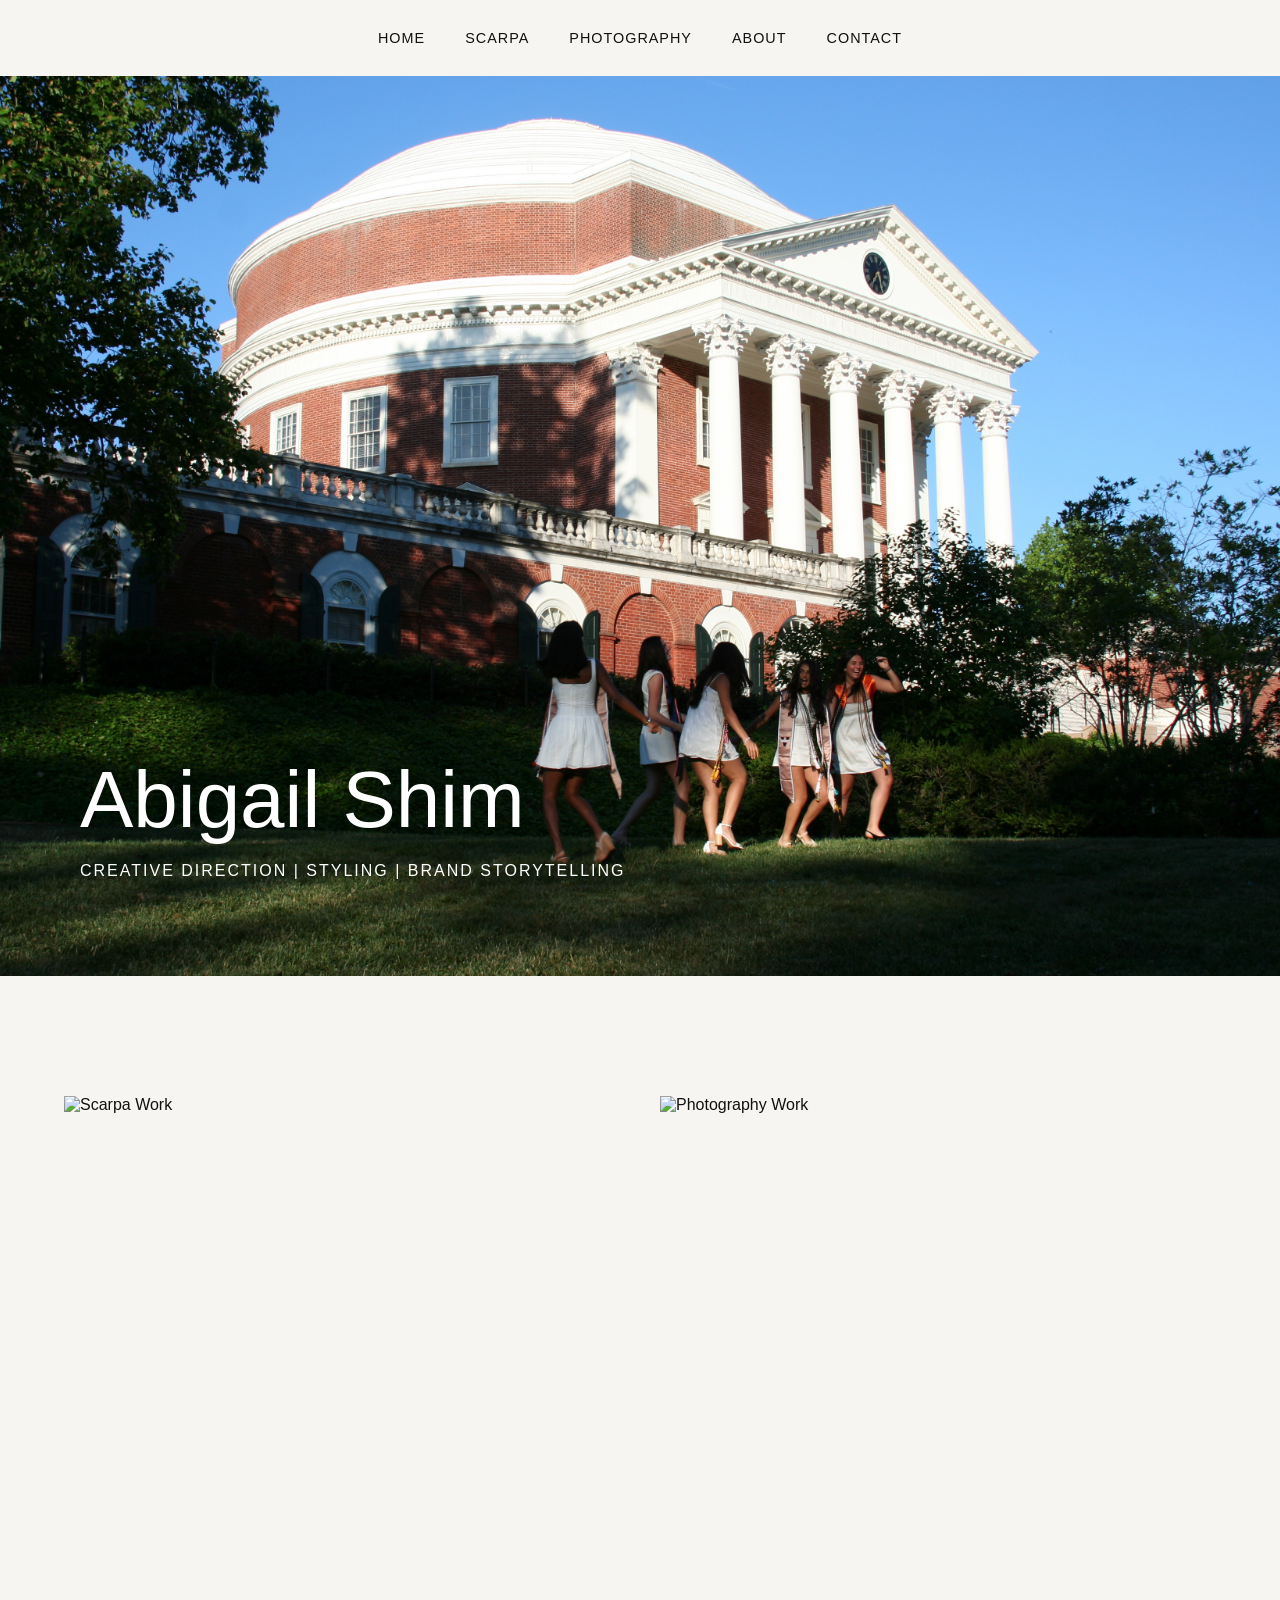
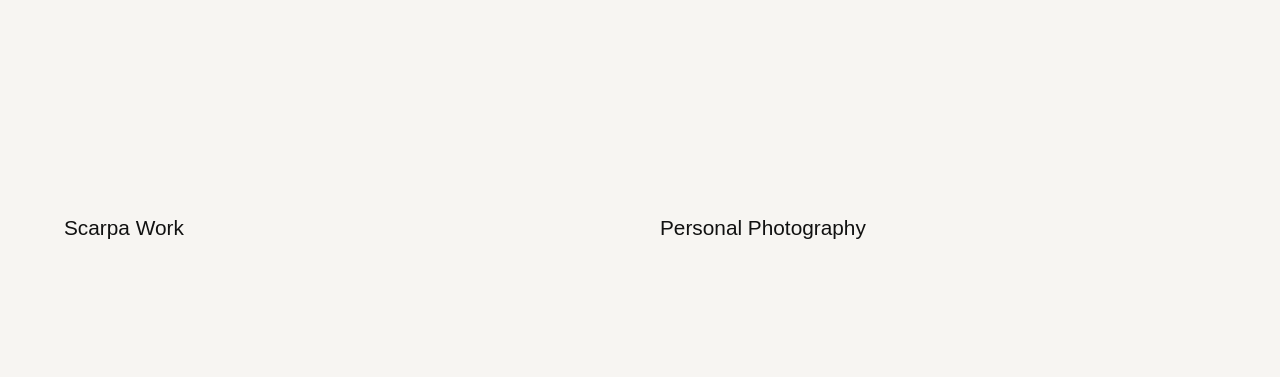
==== index.html @ 99b16db4 "Update index.html" ====
<!DOCTYPE html>
<html lang="en">
<head>
    <meta charset="UTF-8">
    <meta name="viewport" content="width=device-width, initial-scale=1.0">
    <title>Abigail Shim</title>
    <link rel="stylesheet" href="style.css">
</head>

<body>

    <nav>
        <a href="index.html">Home</a>
        <a href="scarpa.html">Scarpa</a>
        <a href="photography.html">Photography</a>
        <a href="about.html">About</a>
        <a href="contact.html">Contact</a>
    </nav>

<section class="hero">

    <img src="images/hero.jpg" alt="Editorial Image">

    <div class="hero-text">
        <h1>Abigail Shim</h1>
        <p>
            Creative Direction | Styling | Brand Storytelling
        </p>
    </div>

</section>

<section class="featured-work">

    <a href="scarpa.html" class="work-card">
        <img src="images/scarpa/color-pop-1.jpg" alt="Scarpa Work">
        <h2>Scarpa Work</h2>
    </a>

    <a href="photography.html" class="work-card">
        <img src="images/photography/photo0.jpg" alt="Photography Work">
        <h2>Personal Photography</h2>
    </a>

</section>

</body>
</html>
---- style.css ----
body {
    margin: 0;
    background-color: #f7f5f2;
    color: #111111;
    font-family: Helvetica, sans-serif;
}

nav {
    display: flex;
    justify-content: center;
    gap: 40px;
    padding: 30px;
}

nav a {
    text-decoration: none;
    color: #111111;
    font-size: 0.9rem;
    letter-spacing: 1px;
    text-transform: uppercase;
}

nav a:hover {
    opacity: 0.6;
}

.page-header {
    text-align: center;
    margin-top: 120px;
    padding: 0 20px;
}

.page-header h1 {
    font-size: 4rem;
    margin-bottom: 20px;
    font-weight: 500;
}

.page-header p {
    font-size: 1.1rem;
    max-width: 700px;
    margin: auto;
    line-height: 1.6;
    color: #555555;
}

.hero {
    position: relative;
    width: 100%;
    height: 100vh;
    overflow: hidden;
}

.hero img {
    width: 100%;
    height: 100%;
    object-fit: cover;
}

.hero-text {
    position: absolute;
    bottom: 80px;
    left: 80px;
    color: white;
}

.hero-text h1 {
    font-size: 5rem;
    margin-bottom: 10px;
    font-weight: 500;
}

.hero-text p {
    font-size: 1rem;
    letter-spacing: 2px;
    text-transform: uppercase;
}

.featured-work {
    width: 90%;
    margin: 120px auto;
    display: grid;
    grid-template-columns: repeat(2, 1fr);
    gap: 40px;
}

.work-card {
    text-decoration: none;
    color: inherit;
}

.work-card img {
    width: 100%;
    height: 700px;
    object-fit: cover;
    display: block;
    transition: opacity 0.3s ease;
}

.work-card img:hover {
    opacity: 0.85;
}

.work-card h2 {
    margin-top: 20px;
    font-size: 1.3rem;
    font-weight: 500;
}
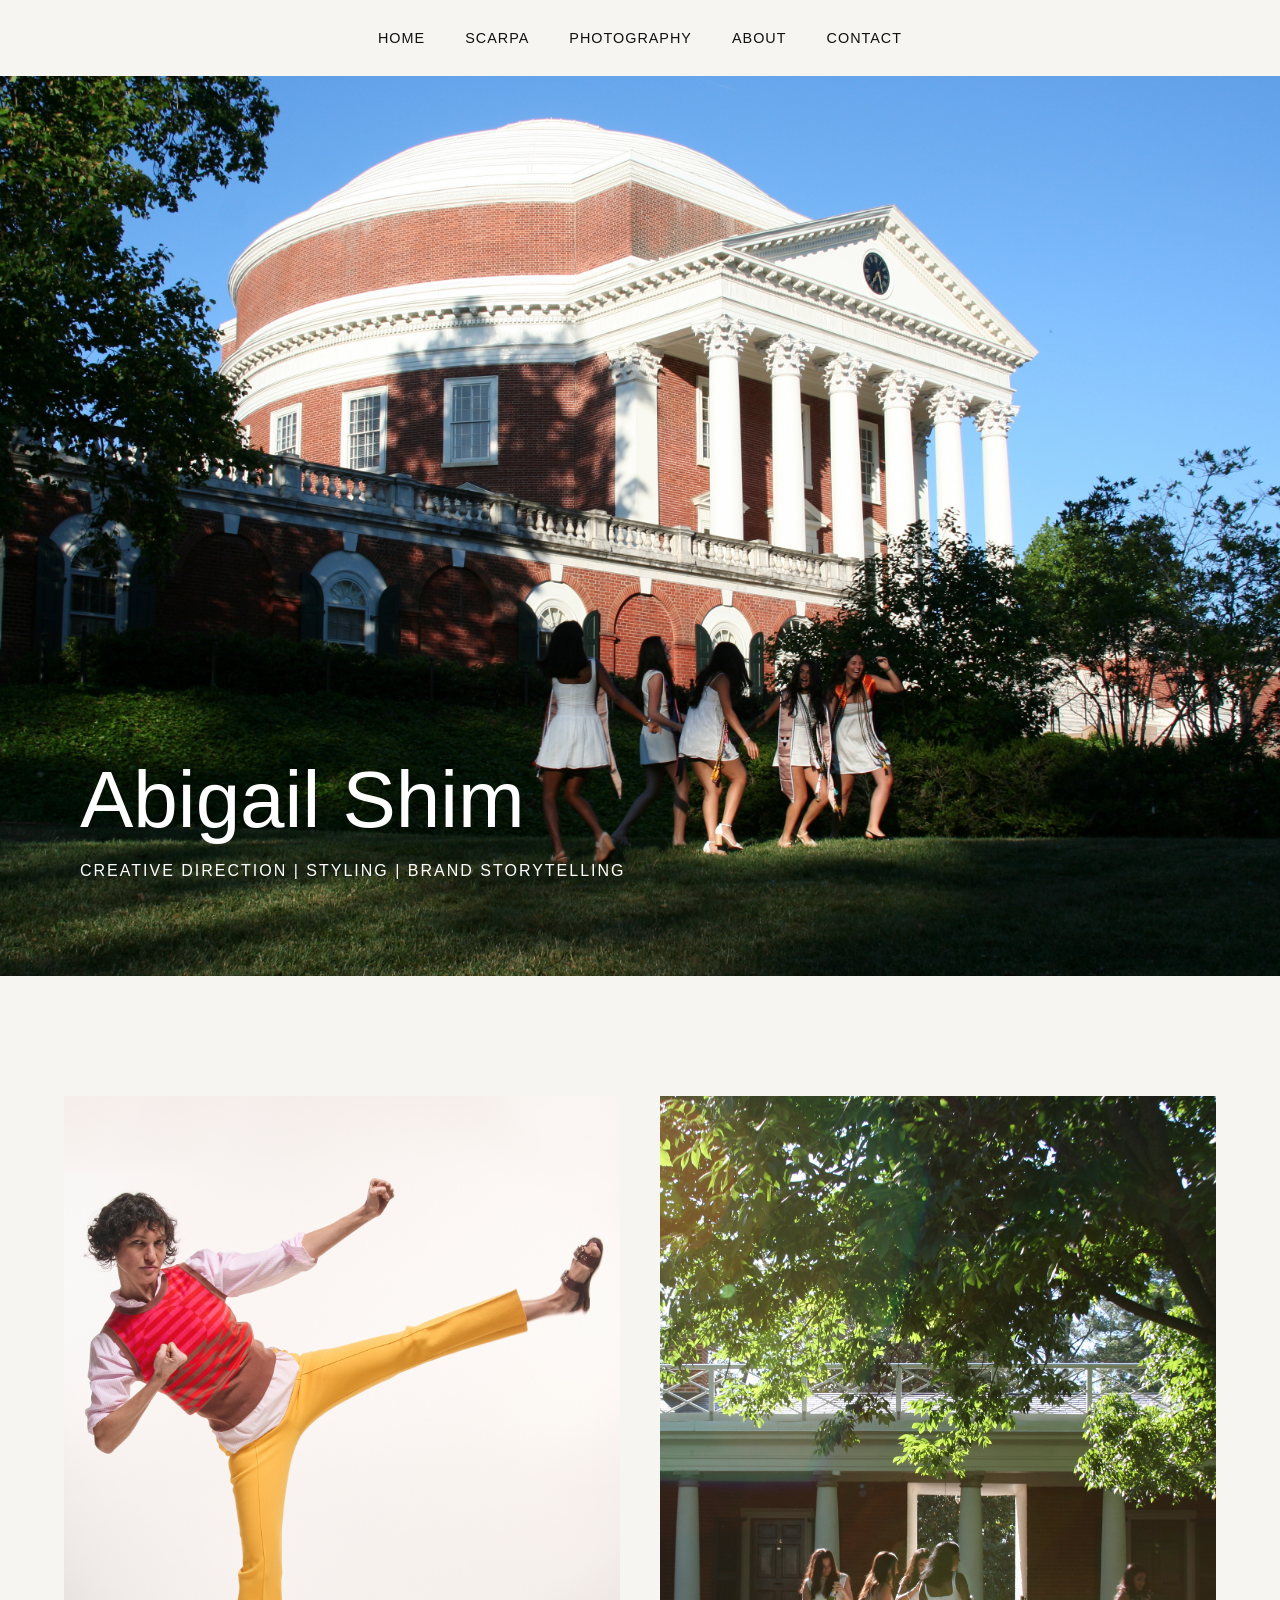
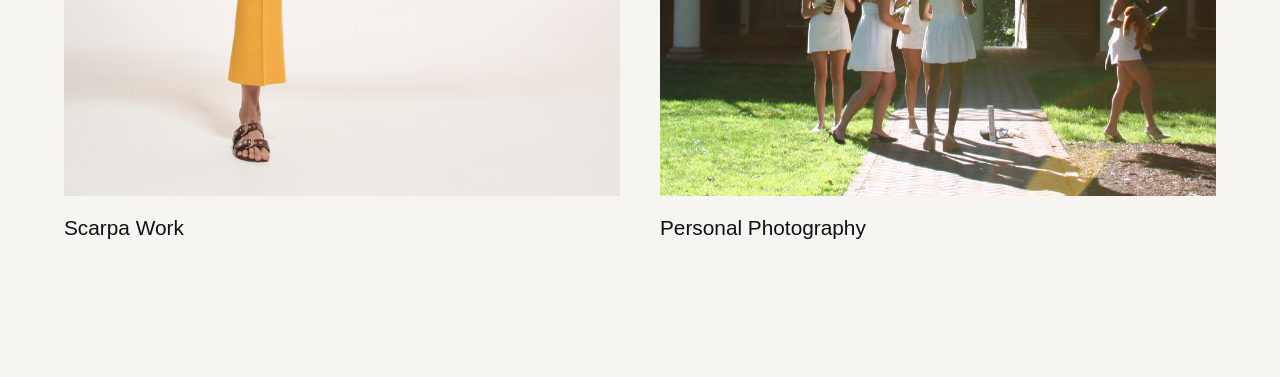
==== commit 60e75434: "Update index.html" ====
--- a/index.html
+++ b/index.html
@@ -33,12 +33,12 @@
 <section class="featured-work">
 
     <a href="scarpa.html" class="work-card">
-        <img src="images/scarpa/color-pop-1.jpg" alt="Scarpa Work">
+        <img src="images/scarpa/scarpaA.jpeg" alt="Scarpa Work">
         <h2>Scarpa Work</h2>
     </a>
 
     <a href="photography.html" class="work-card">
-        <img src="images/photography/photo0.jpg" alt="Photography Work">
+        <img src="images/photography/image0.jpg" alt="Photography Work">
         <h2>Personal Photography</h2>
     </a>
 
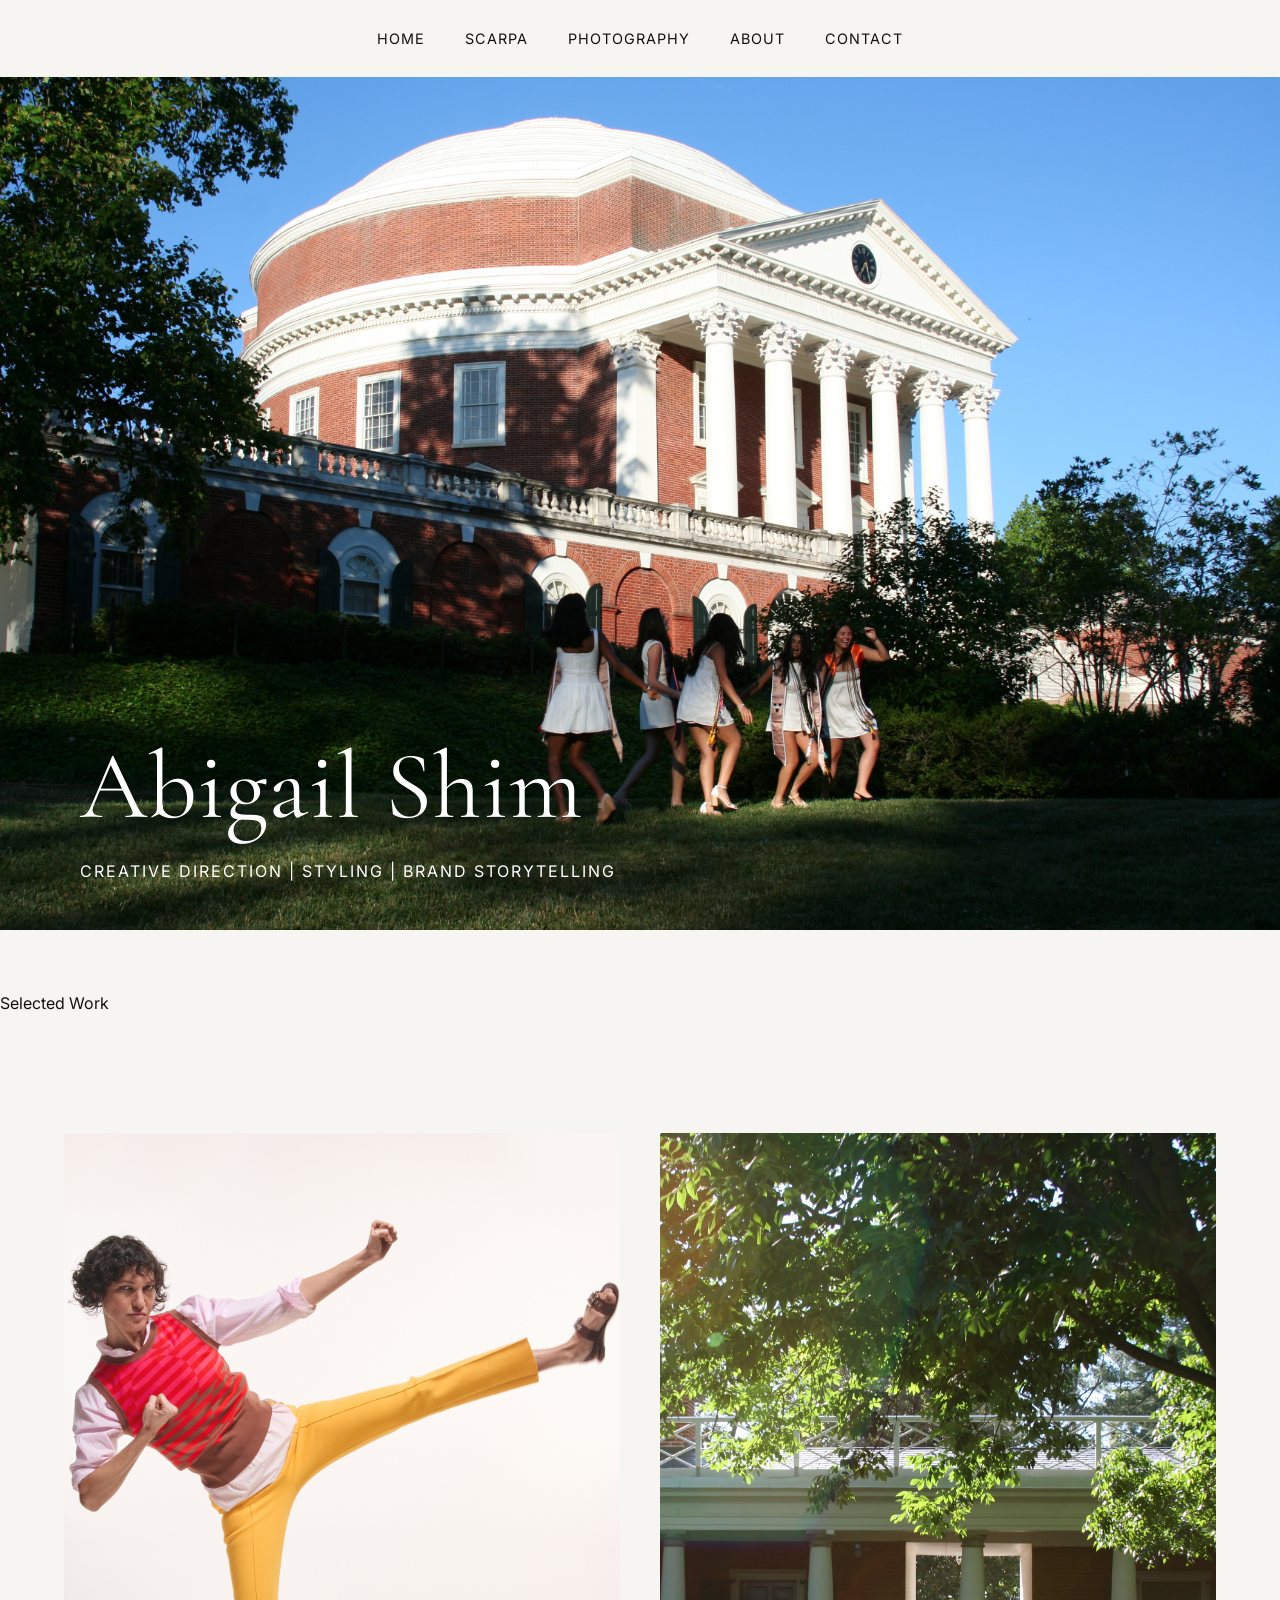
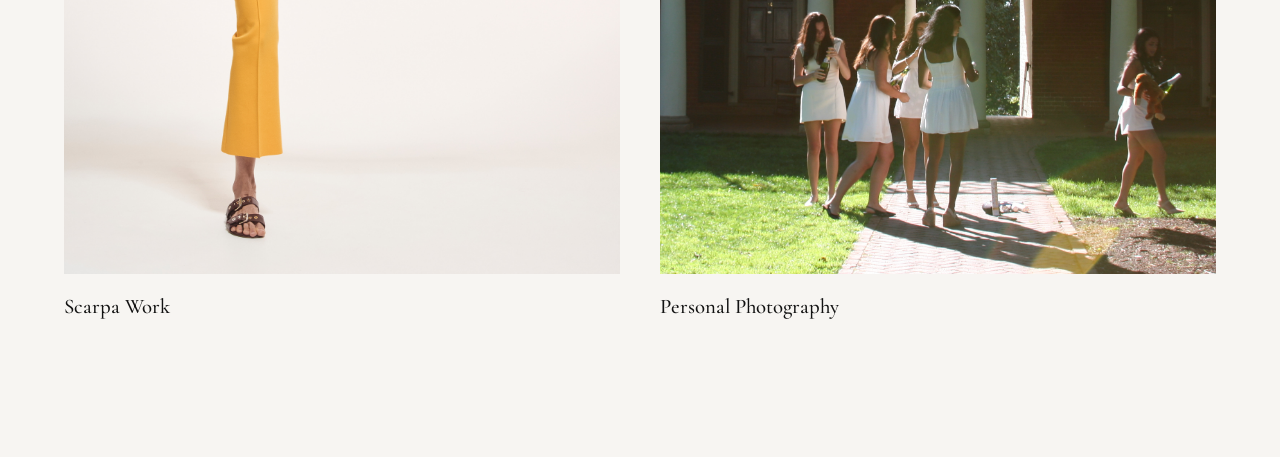
==== commit 8e0f40f0: "Update index.html" ====
--- a/index.html
+++ b/index.html
@@ -30,6 +30,10 @@
 
 </section>
 
+<section class="section-intro">
+    <p>Selected Work</p>
+</section>
+
 <section class="featured-work">
 
     <a href="scarpa.html" class="work-card">
--- a/style.css
+++ b/style.css
@@ -1,8 +1,14 @@
+@import url('https://fonts.googleapis.com/css2?family=Cormorant+Garamond:wght@300;400;500;600&family=Inter:wght@300;400;500&display=swap');
+
 body {
     margin: 0;
     background-color: #f7f5f2;
     color: #111111;
-    font-family: Helvetica, sans-serif;
+    font-family: 'Inter', sans-serif;
+}
+
+h1, h2 {
+    font-family: 'Cormorant Garamond', serif;
 }
 
 nav {
@@ -47,7 +53,7 @@
 .hero {
     position: relative;
     width: 100%;
-    height: 100vh;
+    min-height: 100vh;
     overflow: hidden;
 }
 
@@ -65,9 +71,10 @@
 }
 
 .hero-text h1 {
-    font-size: 5rem;
+    font-size: 6rem;
     margin-bottom: 10px;
-    font-weight: 500;
+    font-weight: 400;
+    letter-spacing: 1px;
 }
 
 .hero-text p {
@@ -80,7 +87,7 @@
     width: 90%;
     margin: 120px auto;
     display: grid;
-    grid-template-columns: repeat(2, 1fr);
+    grid-template-columns: repeat(auto-fit, minmax(400px, 1fr));
     gap: 40px;
 }
 
@@ -91,7 +98,7 @@
 
 .work-card img {
     width: 100%;
-    height: 700px;
+    aspect-ratio: 3 / 4;
     object-fit: cover;
     display: block;
     transition: opacity 0.3s ease;
@@ -106,3 +113,21 @@
     font-size: 1.3rem;
     font-weight: 500;
 }
+
+
+@media (max-width: 768px) {
+
+    .featured-work {
+        grid-template-columns: 1fr;
+    }
+
+    .hero-text {
+        left: 30px;
+        bottom: 40px;
+    }
+
+    .hero-text h1 {
+        font-size: 3.5rem;
+    }
+
+}
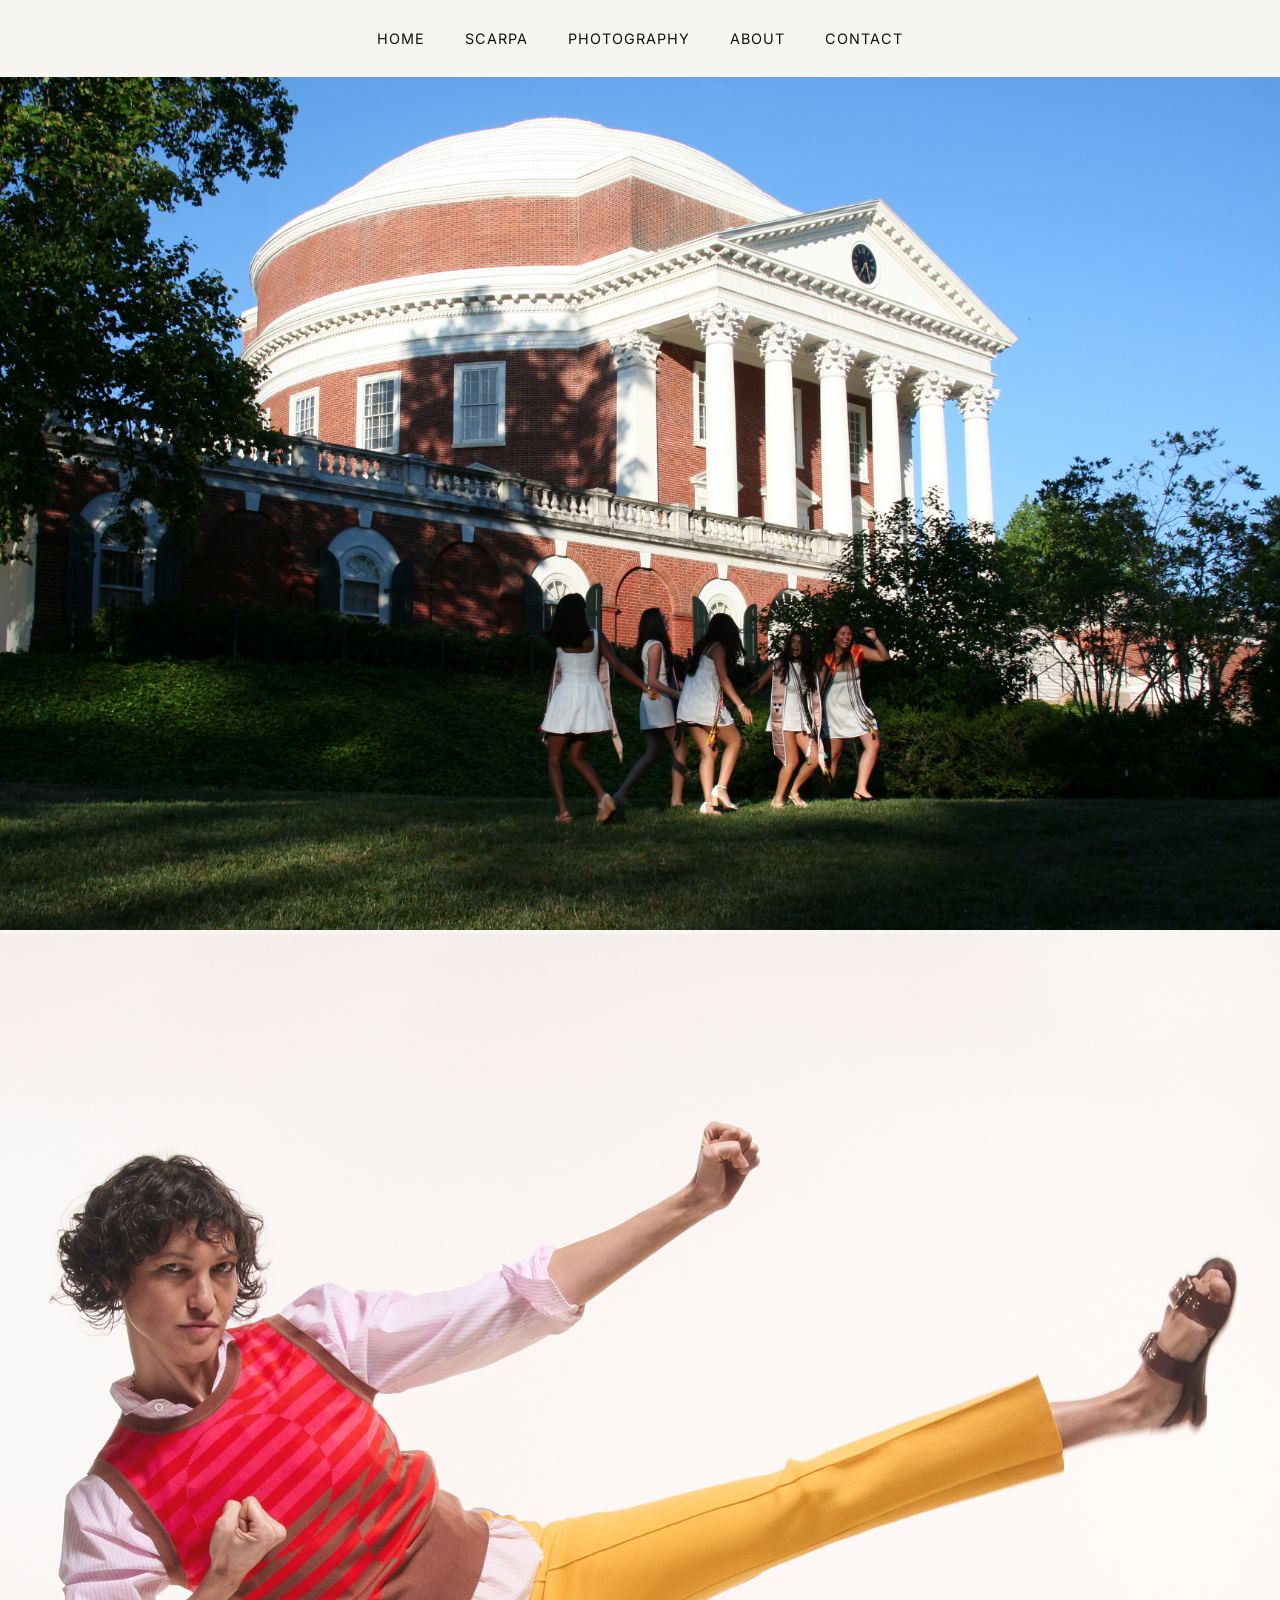
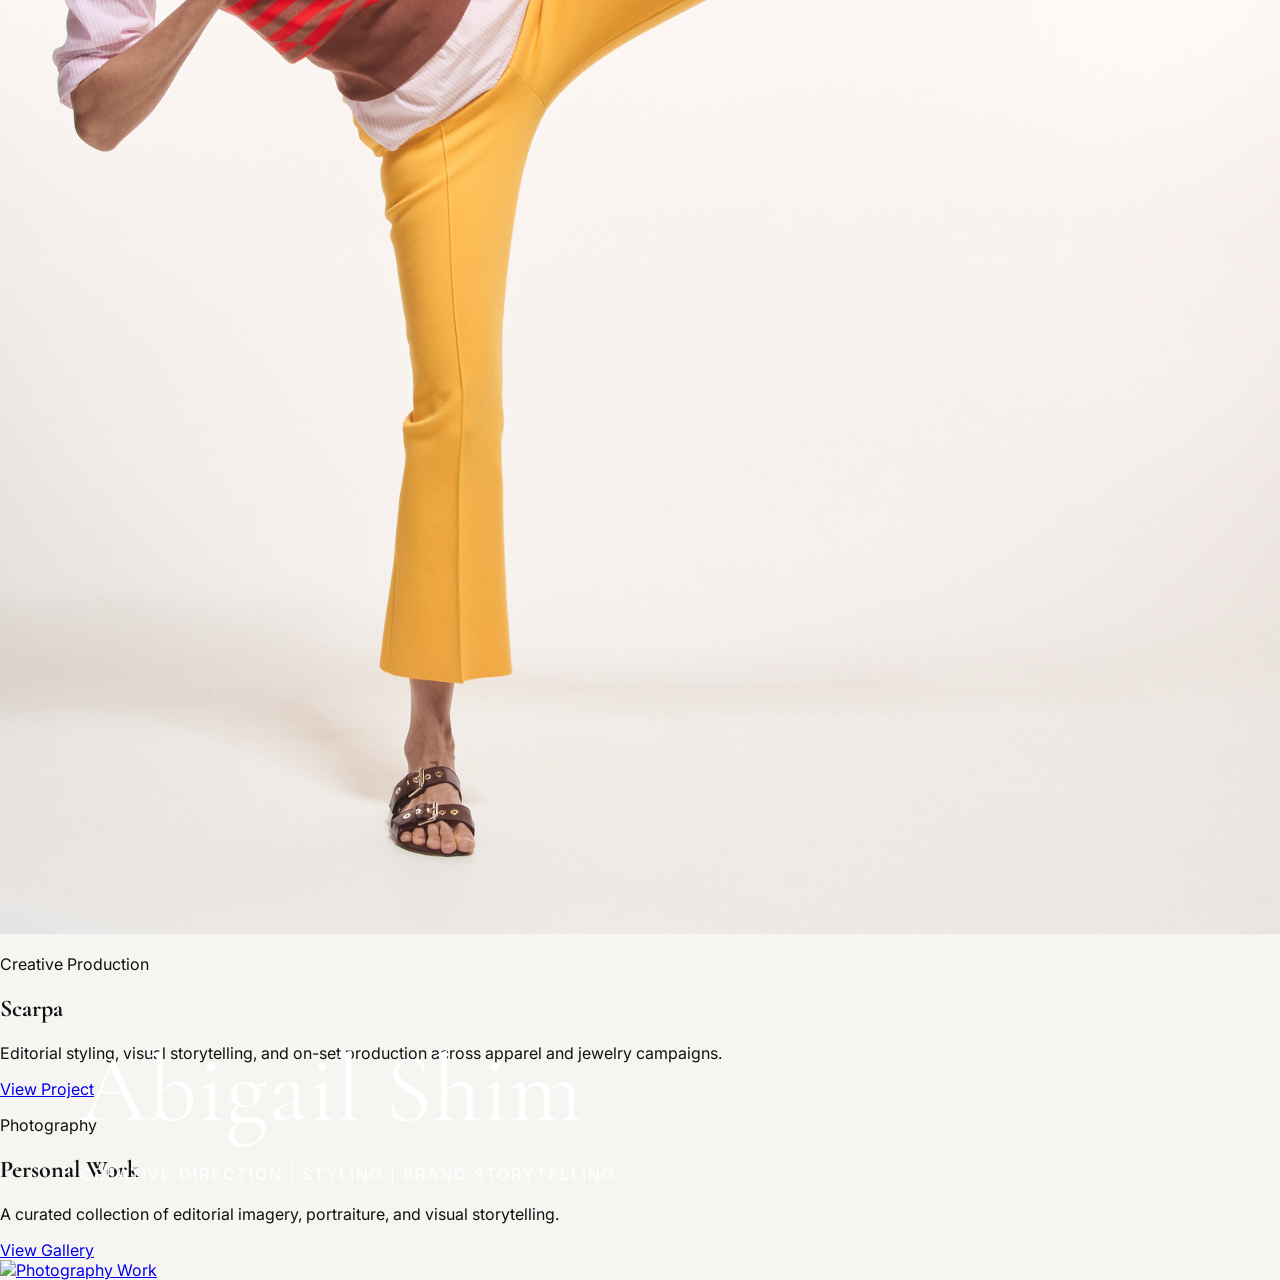
==== commit 3efa160b: "Update index.html" ====
--- a/index.html
+++ b/index.html
@@ -28,22 +28,58 @@
         </p>
     </div>
 
+<section class="homepage-feature">
+
+    <a href="scarpa.html" class="feature-image">
+        <img src="images/scarpa/scarpaA.jpeg" alt="Scarpa Work">
+    </a>
+
+    <div class="feature-text">
+
+        <p class="feature-label">
+            Creative Production
+        </p>
+
+        <h2>
+            Scarpa
+        </h2>
+
+        <p class="feature-description">
+            Editorial styling, visual storytelling, and on-set production across apparel and jewelry campaigns.
+        </p>
+
+        <a href="scarpa.html" class="feature-link">
+            View Project
+        </a>
+
+    </div>
+
 </section>
 
-<section class="section-intro">
-    <p>Selected Work</p>
-</section>
+<section class="homepage-feature reverse">
 
-<section class="featured-work">
+    <div class="feature-text">
 
-    <a href="scarpa.html" class="work-card">
-        <img src="images/scarpa/scarpaA.jpeg" alt="Scarpa Work">
-        <h2>Scarpa Work</h2>
-    </a>
+        <p class="feature-label">
+            Photography
+        </p>
 
-    <a href="photography.html" class="work-card">
-        <img src="images/photography/image0.jpg" alt="Photography Work">
-        <h2>Personal Photography</h2>
+        <h2>
+            Personal Work
+        </h2>
+
+        <p class="feature-description">
+            A curated collection of editorial imagery, portraiture, and visual storytelling.
+        </p>
+
+        <a href="photography.html" class="feature-link">
+            View Gallery
+        </a>
+
+    </div>
+
+    <a href="photography.html" class="feature-image">
+        <img src="images/photography/photo0.jpg" alt="Photography Work">
     </a>
 
 </section>
--- a/style.css
+++ b/style.css
@@ -104,14 +104,26 @@
     transition: opacity 0.3s ease;
 }
 
+.work-card {
+    overflow: hidden;
+}
+
+.work-card img {
+    transition:
+        transform 0.5s ease,
+        opacity 0.3s ease;
+}
+
 .work-card img:hover {
-    opacity: 0.85;
+    transform: scale(1.02);
+    opacity: 0.92;
 }
 
 .work-card h2 {
-    margin-top: 20px;
-    font-size: 1.3rem;
-    font-weight: 500;
+    margin-top: 18px;
+    font-size: 2rem;
+    font-weight: 400;
+    font-family: 'Cormorant Garamond', serif;
 }
 
 
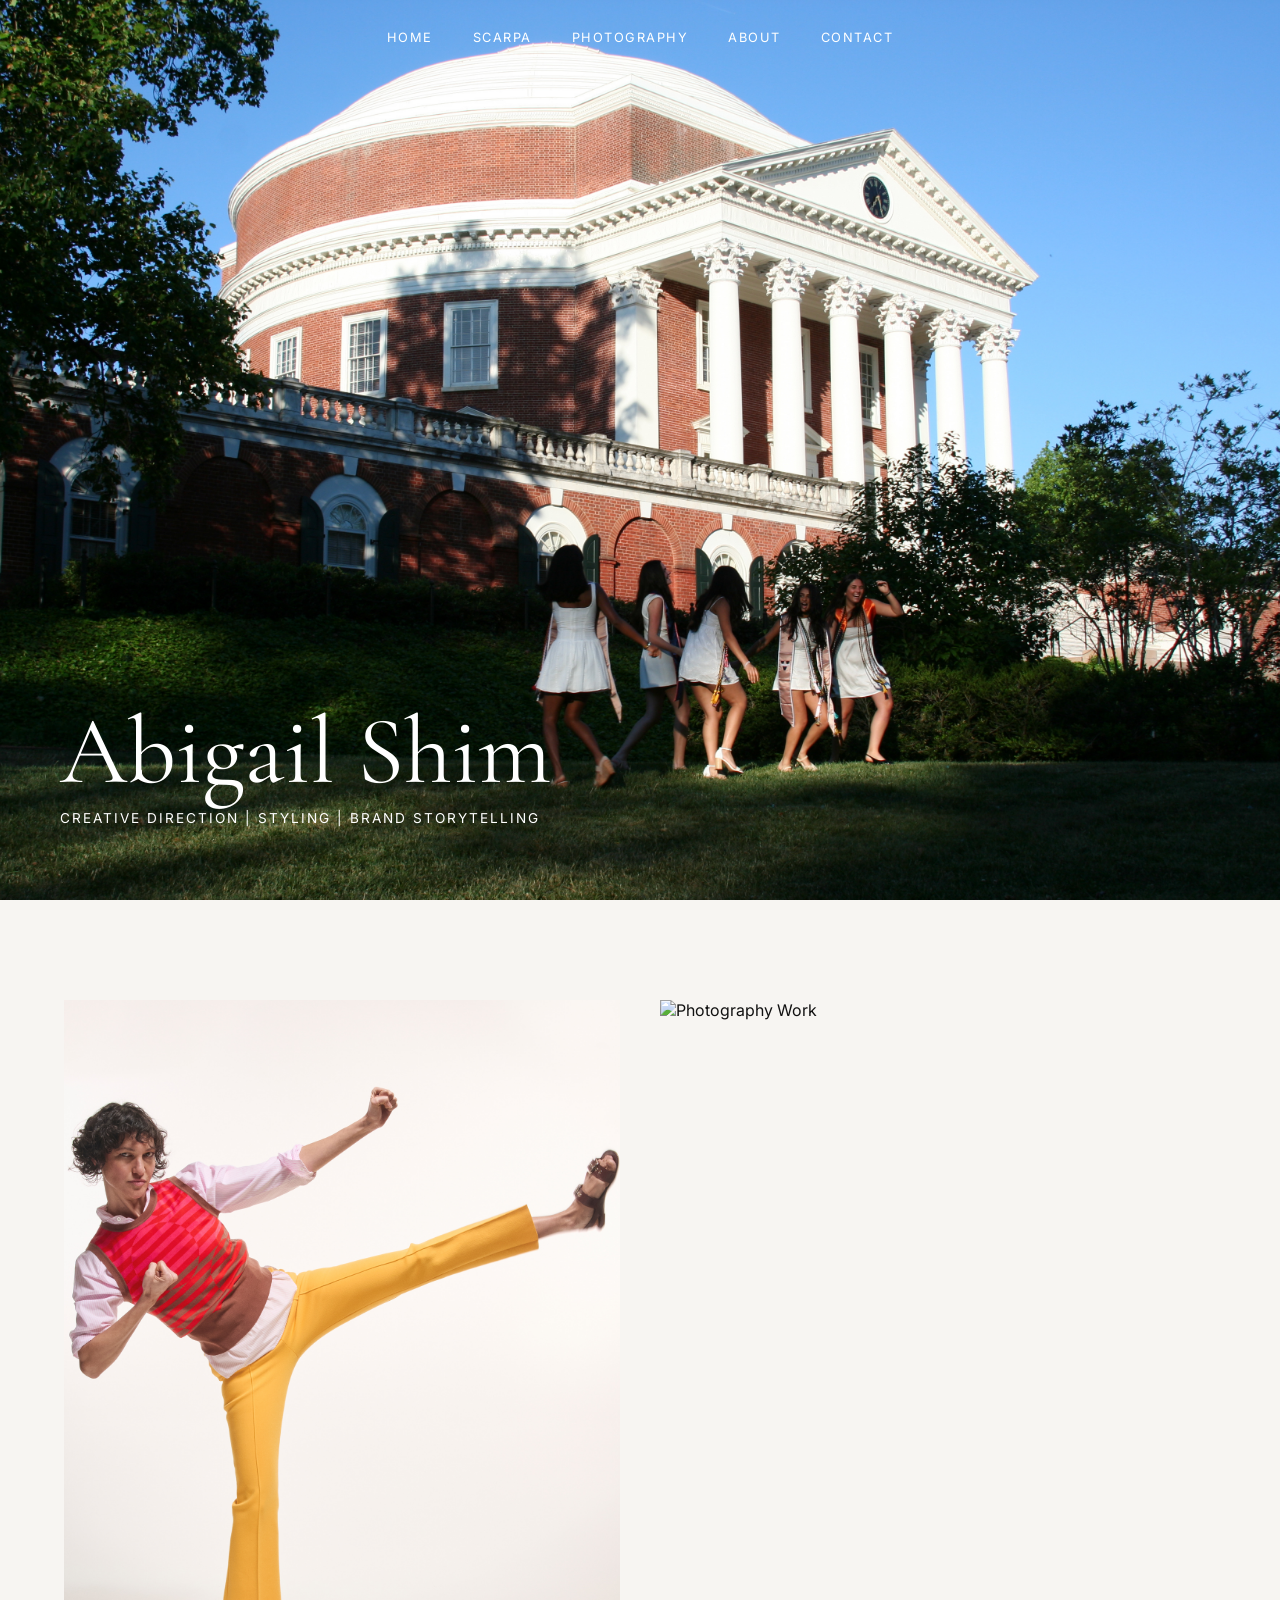
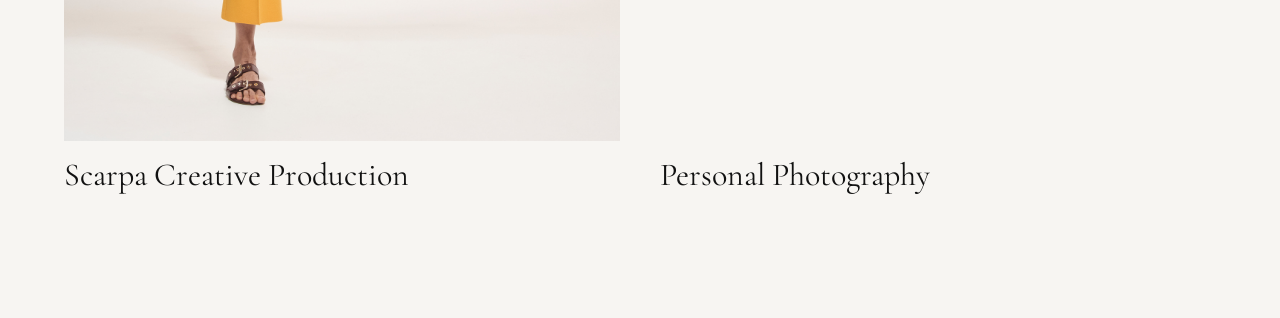
==== commit d03e7523: "Update index.html" ====
--- a/index.html
+++ b/index.html
@@ -17,72 +17,39 @@
         <a href="contact.html">Contact</a>
     </nav>
 
-<section class="hero">
+    <section class="hero">
 
-    <img src="images/hero.jpg" alt="Editorial Image">
+        <img src="images/hero.jpg" alt="Editorial Image">
 
-    <div class="hero-text">
-        <h1>Abigail Shim</h1>
-        <p>
-            Creative Direction | Styling | Brand Storytelling
-        </p>
-    </div>
+        <div class="hero-text">
+            <h1>Abigail Shim</h1>
 
-<section class="homepage-feature">
+            <p>
+                Creative Direction | Styling | Brand Storytelling
+            </p>
+        </div>
 
-    <a href="scarpa.html" class="feature-image">
-        <img src="images/scarpa/scarpaA.jpeg" alt="Scarpa Work">
-    </a>
+    </section>
 
-    <div class="feature-text">
+    <section class="featured-work">
 
-        <p class="feature-label">
-            Creative Production
-        </p>
+        <a href="scarpa.html" class="work-card">
+            <img src="images/scarpa/scarpaA.jpeg" alt="Scarpa Work">
 
-        <h2>
-            Scarpa
-        </h2>
-
-        <p class="feature-description">
-            Editorial styling, visual storytelling, and on-set production across apparel and jewelry campaigns.
-        </p>
-
-        <a href="scarpa.html" class="feature-link">
-            View Project
+            <h2>
+                Scarpa Creative Production
+            </h2>
         </a>
 
-    </div>
+        <a href="photography.html" class="work-card">
+            <img src="images/photography/photo0.jpg" alt="Photography Work">
 
-</section>
-
-<section class="homepage-feature reverse">
-
-    <div class="feature-text">
-
-        <p class="feature-label">
-            Photography
-        </p>
-
-        <h2>
-            Personal Work
-        </h2>
-
-        <p class="feature-description">
-            A curated collection of editorial imagery, portraiture, and visual storytelling.
-        </p>
-
-        <a href="photography.html" class="feature-link">
-            View Gallery
+            <h2>
+                Personal Photography
+            </h2>
         </a>
 
-    </div>
-
-    <a href="photography.html" class="feature-image">
-        <img src="images/photography/photo0.jpg" alt="Photography Work">
-    </a>
-
-</section>
+    </section>
 
 </body>
 </html>
--- a/style.css
+++ b/style.css
@@ -1,4 +1,4 @@
-@import url('https://fonts.googleapis.com/css2?family=Cormorant+Garamond:wght@300;400;500;600&family=Inter:wght@300;400;500&display=swap');
+@import url('https://fonts.googleapis.com/css2?family=Cormorant+Garamond:wght@400;500&family=Inter:wght@300;400;500&display=swap');
 
 body {
     margin: 0;
@@ -7,53 +7,44 @@
     font-family: 'Inter', sans-serif;
 }
 
-h1, h2 {
+h1,
+h2 {
     font-family: 'Cormorant Garamond', serif;
+    font-weight: 400;
 }
 
 nav {
+    position: absolute;
+    top: 0;
+    width: 100%;
+    z-index: 10;
+
     display: flex;
     justify-content: center;
     gap: 40px;
-    padding: 30px;
+
+    padding: 30px 0;
 }
 
 nav a {
     text-decoration: none;
-    color: #111111;
-    font-size: 0.9rem;
-    letter-spacing: 1px;
+    color: white;
+
+    font-size: 0.8rem;
+    letter-spacing: 1.5px;
     text-transform: uppercase;
+
+    transition: opacity 0.3s ease;
 }
 
 nav a:hover {
-    opacity: 0.6;
-}
-
-.page-header {
-    text-align: center;
-    margin-top: 120px;
-    padding: 0 20px;
-}
-
-.page-header h1 {
-    font-size: 4rem;
-    margin-bottom: 20px;
-    font-weight: 500;
-}
-
-.page-header p {
-    font-size: 1.1rem;
-    max-width: 700px;
-    margin: auto;
-    line-height: 1.6;
-    color: #555555;
+    opacity: 0.7;
 }
 
 .hero {
     position: relative;
     width: 100%;
-    min-height: 100vh;
+    height: 100vh;
     overflow: hidden;
 }
 
@@ -61,76 +52,122 @@
     width: 100%;
     height: 100%;
     object-fit: cover;
+
+    display: block;
 }
 
 .hero-text {
     position: absolute;
-    bottom: 80px;
-    left: 80px;
+
+    left: 60px;
+    bottom: 60px;
+
     color: white;
 }
 
 .hero-text h1 {
-    font-size: 6rem;
+    font-size: clamp(4rem, 8vw, 6rem);
+
     margin-bottom: 10px;
-    font-weight: 400;
-    letter-spacing: 1px;
+    line-height: 0.95;
 }
 
 .hero-text p {
-    font-size: 1rem;
+    font-size: 0.85rem;
+
     letter-spacing: 2px;
     text-transform: uppercase;
 }
 
 .featured-work {
     width: 90%;
-    margin: 120px auto;
+
+    margin: 100px auto;
+
     display: grid;
-    grid-template-columns: repeat(auto-fit, minmax(400px, 1fr));
+    grid-template-columns: repeat(auto-fit, minmax(350px, 1fr));
+
     gap: 40px;
 }
 
 .work-card {
     text-decoration: none;
     color: inherit;
+
+    overflow: hidden;
 }
 
 .work-card img {
     width: 100%;
+
     aspect-ratio: 3 / 4;
     object-fit: cover;
+
     display: block;
-    transition: opacity 0.3s ease;
-}
 
-.work-card {
-    overflow: hidden;
-}
-
-.work-card img {
     transition:
-        transform 0.5s ease,
+        transform 0.4s ease,
         opacity 0.3s ease;
 }
 
 .work-card img:hover {
-    transform: scale(1.02);
+    transform: scale(1.01);
     opacity: 0.92;
 }
 
 .work-card h2 {
     margin-top: 18px;
+
     font-size: 2rem;
+    line-height: 1;
+
     font-weight: 400;
-    font-family: 'Cormorant Garamond', serif;
 }
 
+.page-header {
+    text-align: center;
 
-@media (max-width: 768px) {
+    margin-top: 140px;
+    padding: 0 20px;
+}
 
-    .featured-work {
-        grid-template-columns: 1fr;
+.page-header h1 {
+    font-size: 4rem;
+    margin-bottom: 20px;
+}
+
+.page-header p {
+    max-width: 700px;
+
+    margin: auto;
+
+    line-height: 1.7;
+    color: #666666;
+}
+
+.gallery {
+    width: 90%;
+
+    margin: 80px auto;
+
+    display: grid;
+    grid-template-columns: repeat(auto-fit, minmax(350px, 1fr));
+
+    gap: 25px;
+}
+
+.gallery img {
+    width: 100%;
+    display: block;
+}
+
+@media (max-width: 900px) {
+
+    nav {
+        gap: 20px;
+        flex-wrap: wrap;
+
+        padding: 20px;
     }
 
     .hero-text {
@@ -138,8 +175,12 @@
         bottom: 40px;
     }
 
-    .hero-text h1 {
-        font-size: 3.5rem;
+    .featured-work {
+        grid-template-columns: 1fr;
+    }
+
+    .gallery {
+        grid-template-columns: 1fr;
     }
 
 }
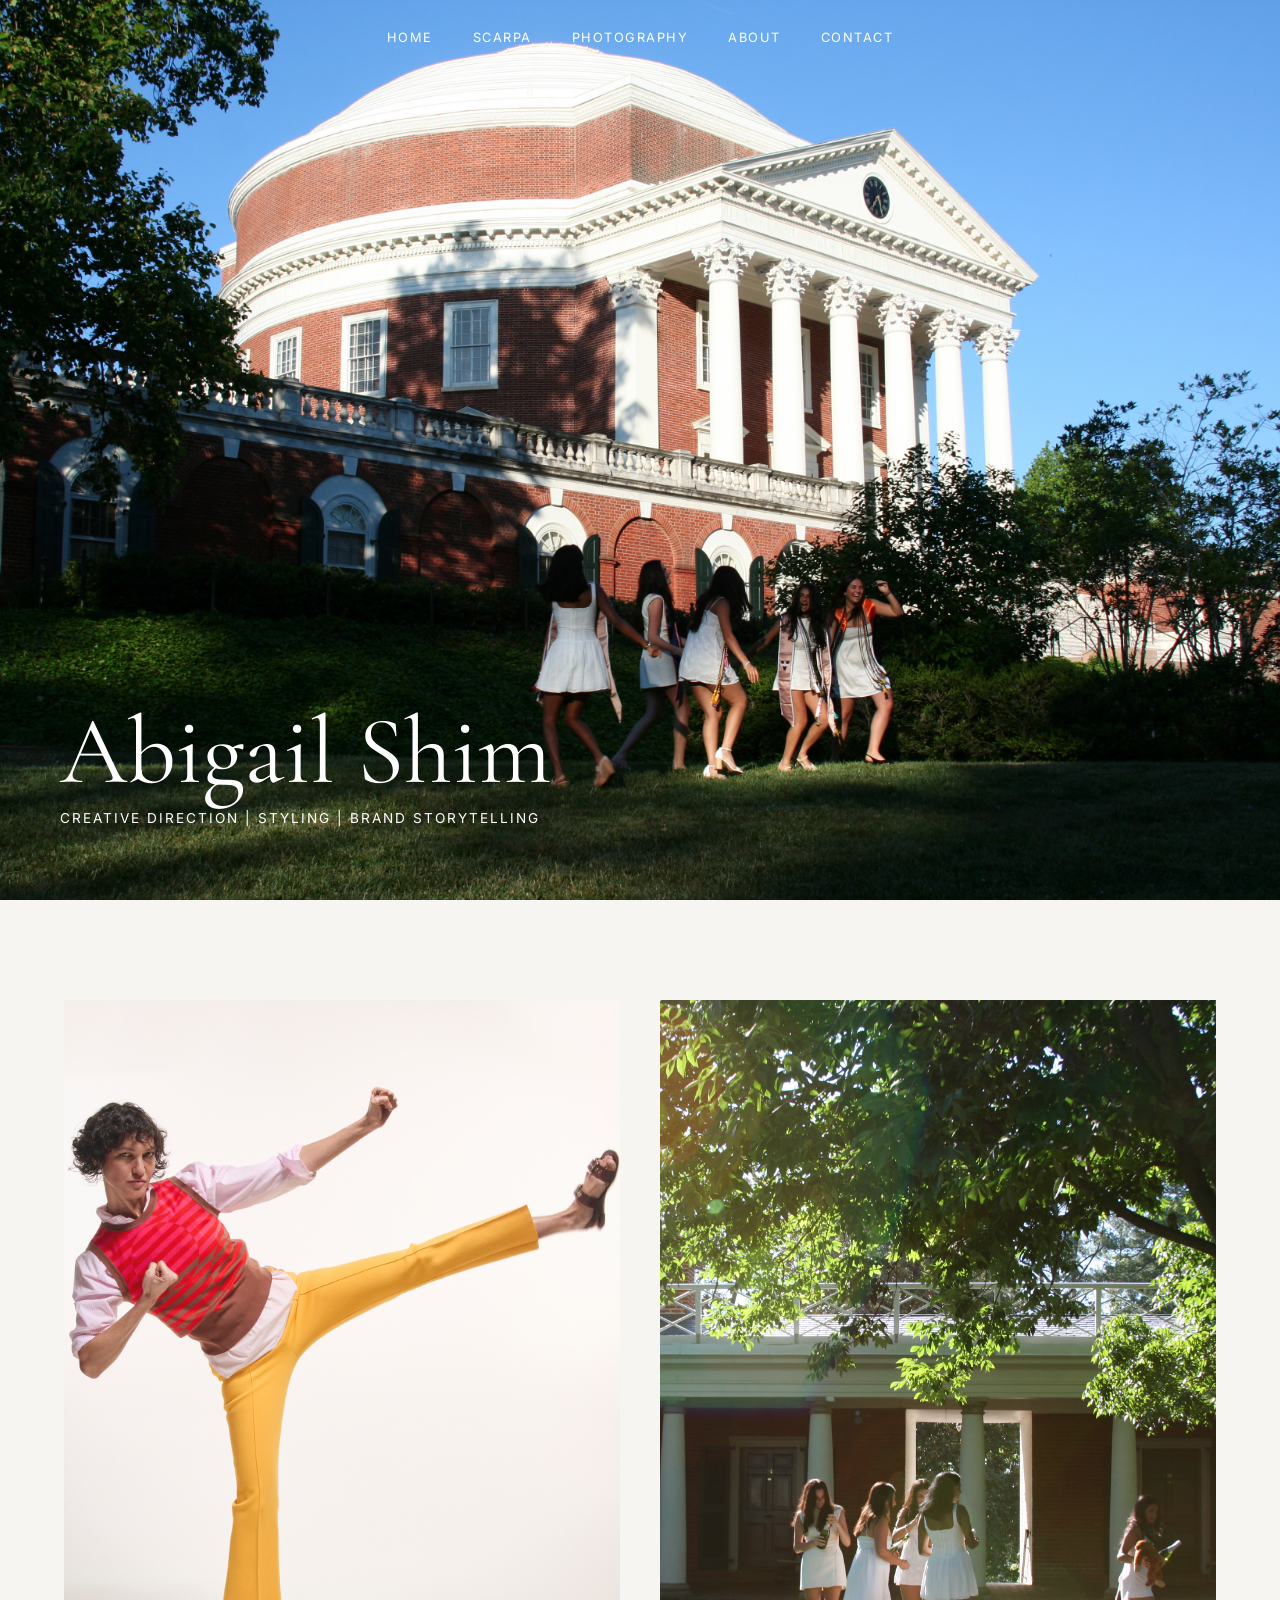
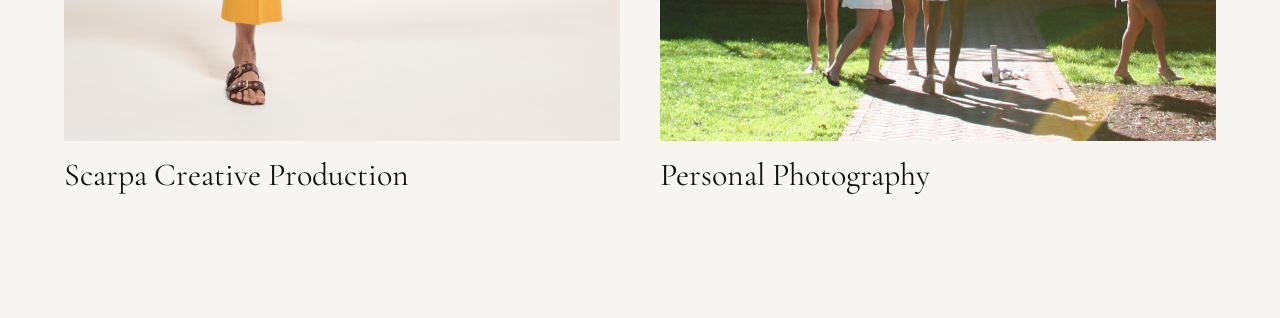
==== commit 10bb0928: "Update index.html" ====
--- a/index.html
+++ b/index.html
@@ -42,7 +42,7 @@
         </a>
 
         <a href="photography.html" class="work-card">
-            <img src="images/photography/photo0.jpg" alt="Photography Work">
+            <img src="images/photography/image0.jpg" alt="Photography Work">
 
             <h2>
                 Personal Photography
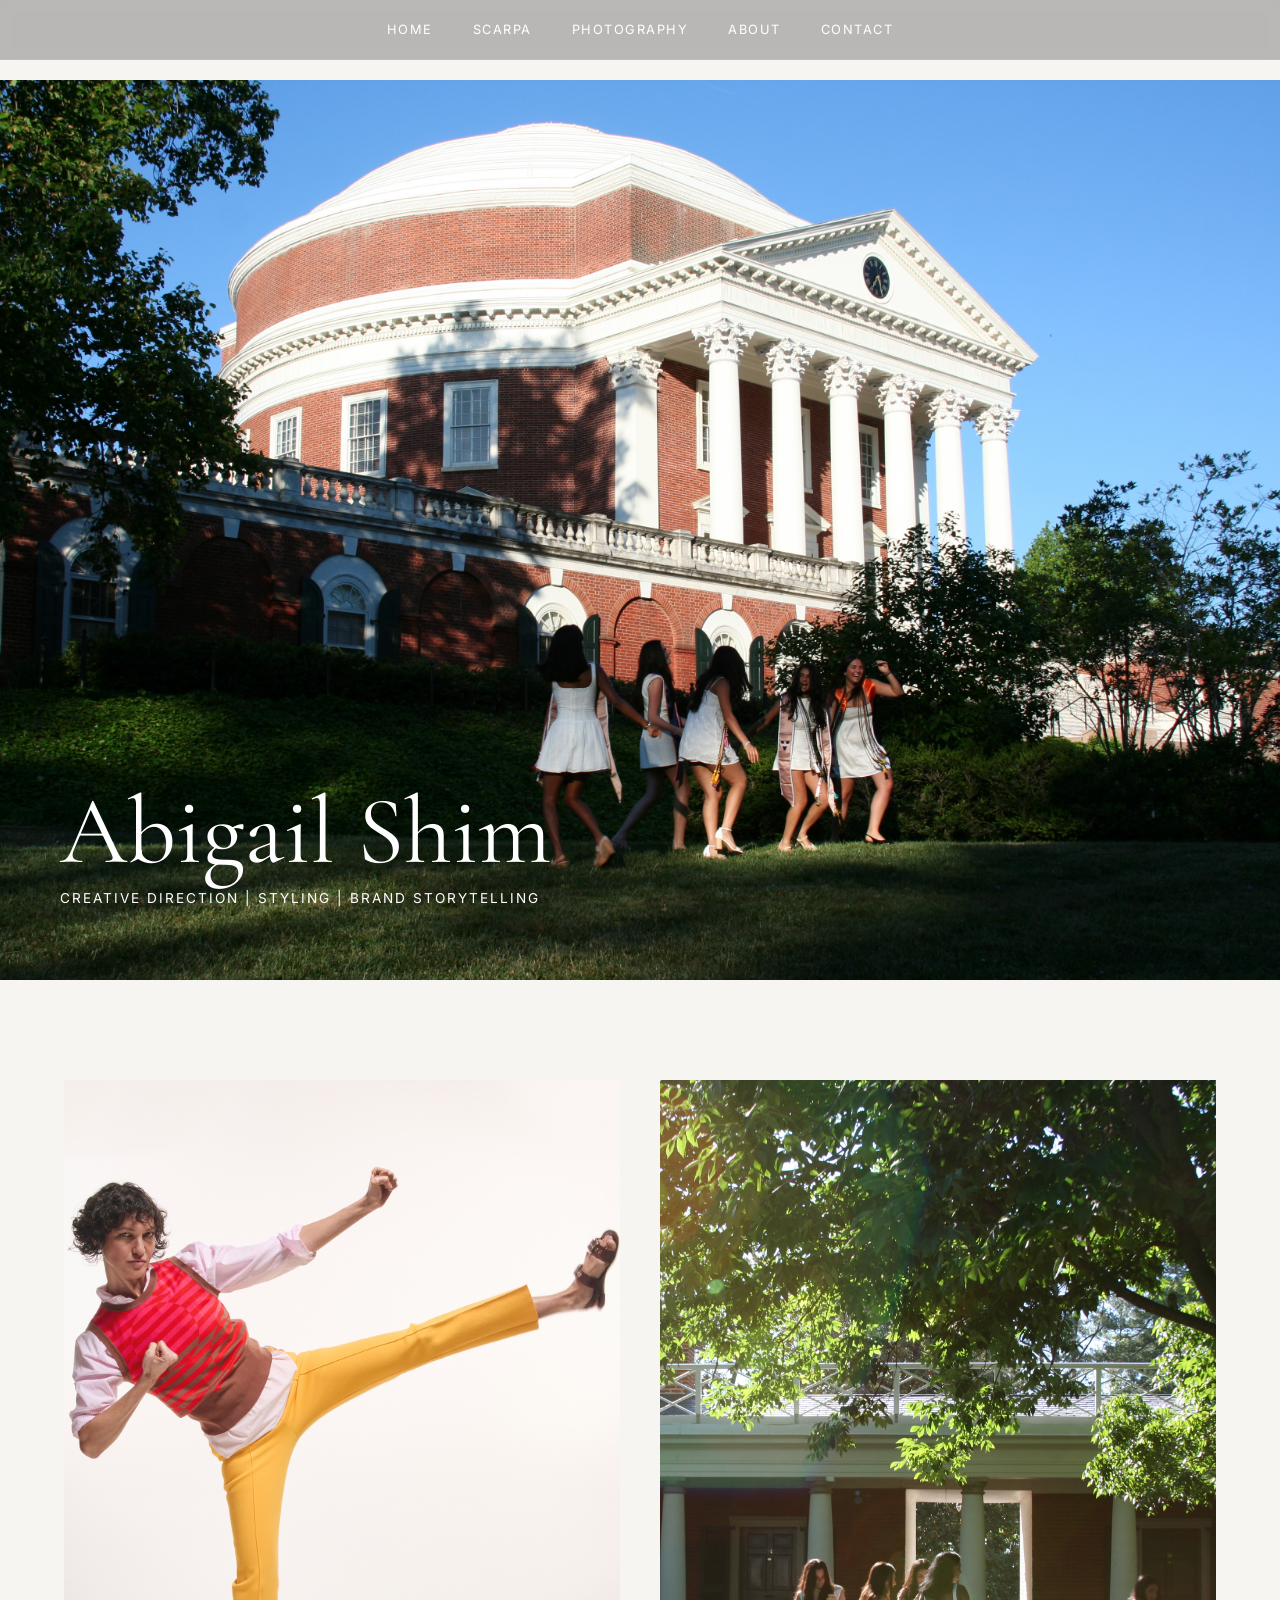
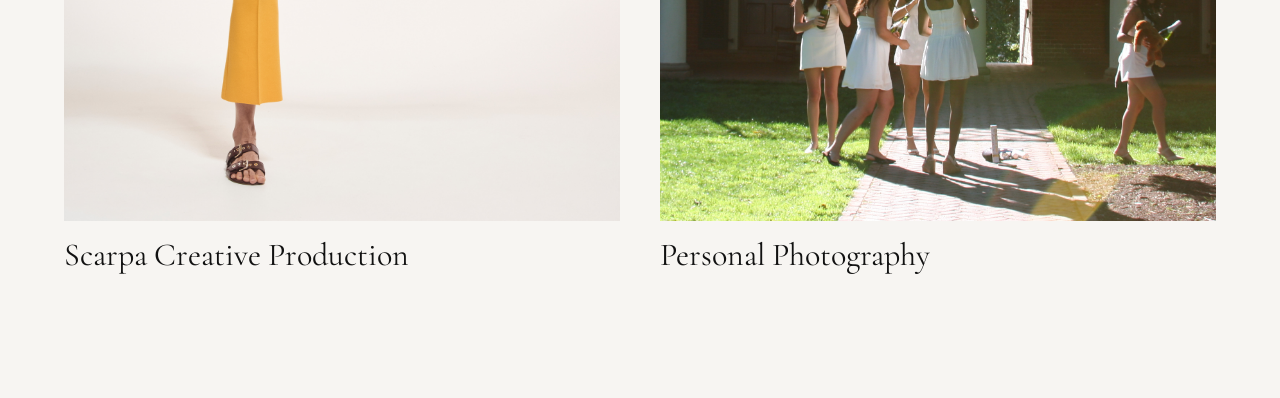
==== commit 56800c8b: "Update index.html" ====
--- a/index.html
+++ b/index.html
@@ -9,6 +9,8 @@
 
 <body>
 
+<header class="top-bar">
+
     <nav>
         <a href="index.html">Home</a>
         <a href="scarpa.html">Scarpa</a>
@@ -16,6 +18,8 @@
         <a href="about.html">About</a>
         <a href="contact.html">Contact</a>
     </nav>
+
+</header>
 
     <section class="hero">
 
--- a/style.css
+++ b/style.css
@@ -2,8 +2,11 @@
 
 body {
     margin: 0;
+    padding-top: 80px;
+
     background-color: #f7f5f2;
     color: #111111;
+
     font-family: 'Inter', sans-serif;
 }
 
@@ -13,17 +16,31 @@
     font-weight: 400;
 }
 
+.top-bar {
+    position: fixed;
+
+    top: 0;
+    left: 0;
+
+    width: 100%;
+
+    z-index: 1000;
+
+    background: rgba(0, 0, 0, 0.25);
+    backdrop-filter: blur(6px);
+
+    border-bottom: 1px solid rgba(255,255,255,0.08);
+}
+
 nav {
-    position: absolute;
-    top: 0;
-    width: 100%;
-    z-index: 10;
-
     display: flex;
     justify-content: center;
     gap: 40px;
 
-    padding: 30px 0;
+    padding: 22px 20px;
+
+    max-width: 1400px;
+    margin: auto;
 }
 
 nav a {
